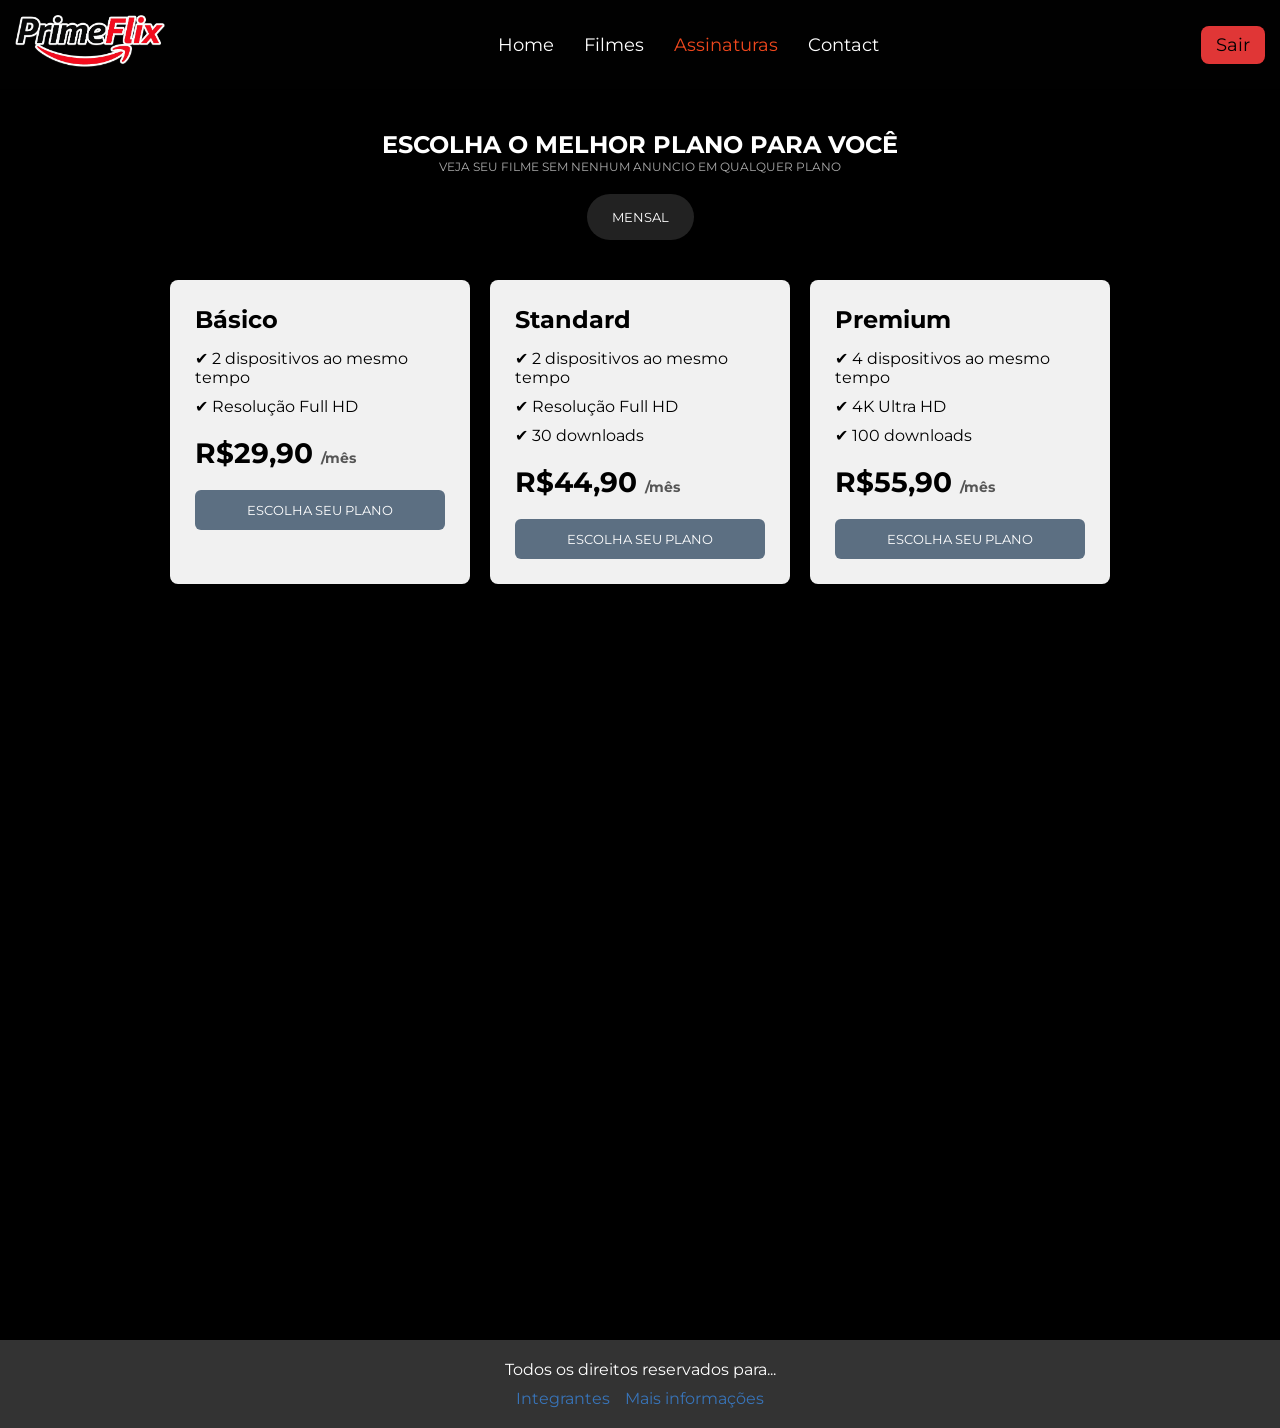
==== assinaturas.html @ 1eebcf0d "editing assinatura file" ====
<!doctype html>
<html lang="pt-BR">
  <head>
    <meta charset="UTF-8" />
    <meta name="viewport" content="width=device-width, initial-scale=1.0" />
    <link rel="stylesheet" href="style/assinatura.css" />
    <title>Assinaturas</title>
  </head>
  <body>
    <header>
      <a href="#">
        <img
          class="header-img"
          src="img/img-page/banner-1.png"
          alt="imagem-logo"
        />
      </a>

      <nav>
        <ul class="header-content">
          <li><a href="home.html">Home</a></li>
          <li><a href="catalogo-page.html">Filmes</a></li>
          <li><a href="#" class="active">Assinaturas</a></li>
          <li><a href="#">Contact</a></li>
        </ul>
      </nav>
      <button class="butao" onclick="logout()">Sair</button>
    </header>

    <main>
      <section class="plans-section">
        <h1>ESCOLHA O MELHOR PLANO PARA VOCÊ</h1>
        <p class="differential">VEJA SEU FILME SEM NENHUM ANUNCIO EM QUALQUER PLANO</p>

        <!-- TOGGLE -->
        <div class="toggle">
          <button >MENSAL</button>
        </div>

        <!-- PLANOS -->
        <div class="plans">
          <div class="card">
            <h2>Básico</h2>
            <ul>
              <li>✔ 2 dispositivos ao mesmo tempo</li>
              <li>✔ Resolução Full HD</li>
            </ul>

            <p class="price">
              R$29,90 <span>/mês</span>
            </p>

            <button>ESCOLHA SEU PLANO</button>
          </div>

          <div class="card">
            <h2>Standard</h2>
            <ul>
              <li>✔ 2 dispositivos ao mesmo tempo</li>
              <li>✔ Resolução Full HD</li>
              <li>✔ 30 downloads</li>
            </ul>

            <p class="price">
              R$44,90 <span>/mês</span>
            </p>

            <button>ESCOLHA SEU PLANO</button>
          </div>

          <div class="card">
            <h2>Premium</h2>
            <ul>
              <li>✔ 4 dispositivos ao mesmo tempo</li>
              <li>✔ 4K Ultra HD</li>
              <li>✔ 100 downloads</li>
            </ul>

            <p class="price">
              R$55,90 <span>/mês</span>
            </p>

            <button>ESCOLHA SEU PLANO</button>
          </div>
        </div>
      </section>
    </main>

    <footer>
      <div class="footer-content">
        <p>Todos os direitos reservados para...</p>
        <ul class="footer-links">
          <li><a href="#">Integrantes</a></li>
          <li><a href="#">Mais informações</a></li>
        </ul>
      </div>
    </footer>
    <script src="javascript/script.js"></script>
  </body>
</html>
---- style/assinatura.css ----
@import url("https://fonts.googleapis.com/css2?family=Inter:ital,opsz,wght@0,14..32,100..900;1,14..32,100..900&family=Lato:ital,wght@0,100;0,300;0,400;0,700;0,900;1,100;1,300;1,400;1,700;1,900&family=Montserrat:ital,wght@0,100..900;1,100..900&family=Playfair+Display:ital,wght@0,400..900;1,400..900&family=Quicksand:wght@300..700&family=Sen:wght@400..800&display=swap");

/* RESET */
* {
  margin: 0;
  padding: 0;
  box-sizing: border-box;
  font-family: "Montserrat", sans-serif;
  font-optical-sizing: auto;
  font-weight: weight;
  font-style: normal;
}

/* BODY */
body {
  display: flex;
  flex-direction: column; /* AGORA É COLUNA */
  min-height: 150vh; /* ocupa a tela toda */
  background-color: #000000;
  color: white;
}

/* ====================HEADER==================== */
header {
  display: flex;
  justify-content: space-between;
  align-items: center;
  padding: 15px;
  background-color: rgba(3, 3, 3, 0.5); /*Cor preta com 50% de opacidade*/
  position: fixed;
  top: 0;
  width: 100%;
  z-index: 1000;
  backdrop-filter: blur(5px);
}

.header-img {
  width: 150px;
}

.header-content {
  list-style: none;
  display: flex;
  gap: 20px;
}

.header-content a {
  text-decoration: none;
  color: white;
  font-size: large;
  transition: 0.3s ease;
  margin-left: 10px;
  border-bottom: 3px solid transparent;
}

.header-content a:hover,
.header-content a.active {
  color: #ee471d;
}

.butao {
  padding: 8px 15px;
  border-radius: 8px;
  border: none;
  cursor: pointer;
  font-size: large;
  background-color: rgb(224, 54, 54);
}

/*=========================MAIN=========================*/

main {
  min-height: 140vh;
  margin-top: 80px; /* COMPENSA o header */
  display: flex;
  justify-content: center; 
}


.plans-section {
  text-align: center;
  padding: 50px 20px;
}

.differential {
  color: #aaa;
  font-size: 12px;
  margin-bottom: 20px;
}

/* TOGGLE */
.toggle {
  display: inline-flex;
  background: #222;
  border-radius: 30px;
  padding: 5px;
  margin-bottom: 40px;
}

.toggle button {
  border: none;
  padding: 10px 20px;
  border-radius: 30px;
  background: transparent;
  color: #fff;
  cursor: pointer;
}

/* PLANOS */
.plans {
  display: flex;
  justify-content: center;
  gap: 20px;
}

.card {
  background: #f1f1f1;
  color: #000;
  width: 300px;
  padding: 25px;             /* Card dos planos */
  border-radius: 8px;
  text-align: left;
  transition: 0.3s;
}

.card:hover {
  transform: translateY(-5px); /* Efeito de zoom */
}

.card h2 {
  margin-bottom: 15px;  /* Distancia para baixo */
}

.card ul {
  list-style: none;
  padding: 0;
  margin-bottom: 20px;
}

.card li {
  margin-bottom: 10px;
}

/* PREÇO */
.price {
  font-size: 28px;
  font-weight: bold;
  margin: 20px 0;
}

.price span {
  font-size: 14px;
  color: #555;
}

/* BOTÃO */
.card button {
  width: 100%;
  padding: 12px;
  border: none;
  background: #5c6f82;
  color: white;
  border-radius: 6px;
  cursor: pointer;
}

/*==========================FOOTER==========================*/
footer {
  background-color: #333;
  color: white;
  padding: 20px 0;
  text-align: center;
  width: 100%;
}

.footer-content {
  display: flex;
  flex-direction: column;
  align-items: center;
}

.footer-links {
  list-style: none;
  padding: 0;
  display: flex;
  gap: 15px;
  margin-top: 10px;
}

.footer-links a {
  color: #3874b9; /* Cor dos links */
  text-decoration: none;
}
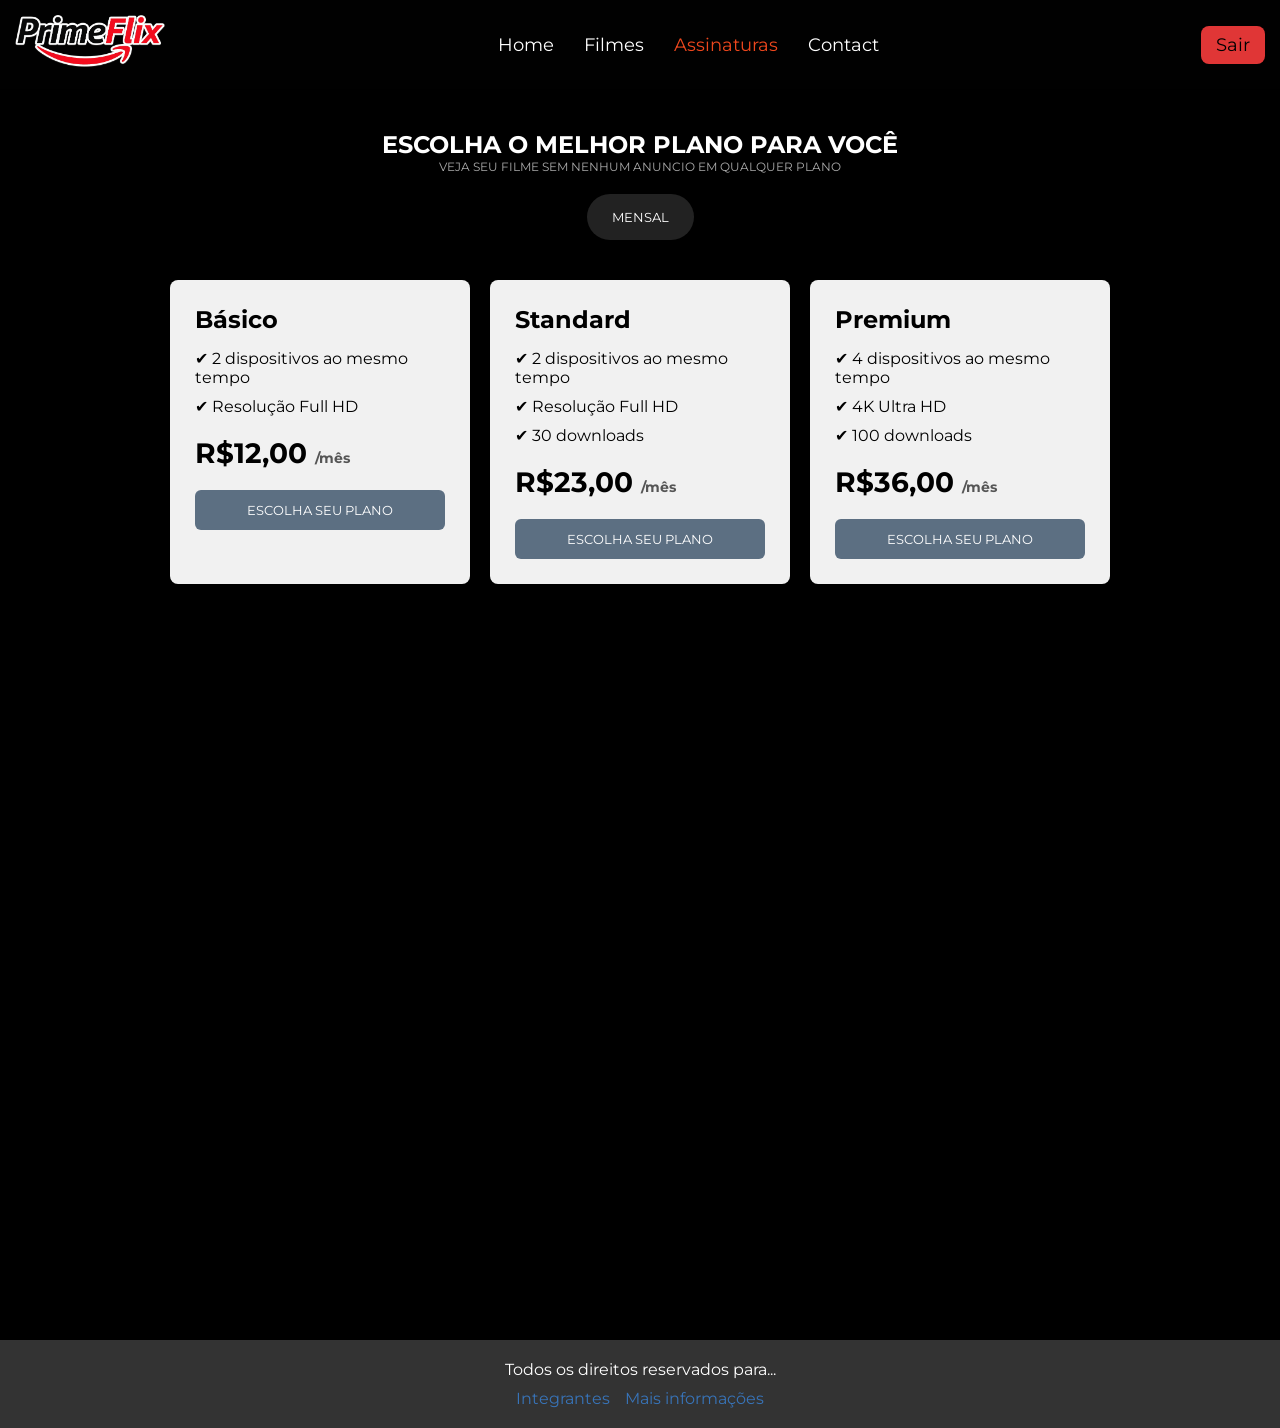
==== commit 57584072: "editing the registration page" ====
--- a/assinaturas.html
+++ b/assinaturas.html
@@ -47,7 +47,7 @@
             </ul>
 
             <p class="price">
-              R$29,90 <span>/mês</span>
+              R$12,00 <span>/mês</span>
             </p>
 
             <button>ESCOLHA SEU PLANO</button>
@@ -62,7 +62,7 @@
             </ul>
 
             <p class="price">
-              R$44,90 <span>/mês</span>
+              R$23,00 <span>/mês</span>
             </p>
 
             <button>ESCOLHA SEU PLANO</button>
@@ -77,7 +77,7 @@
             </ul>
 
             <p class="price">
-              R$55,90 <span>/mês</span>
+              R$36,00 <span>/mês</span>
             </p>
 
             <button>ESCOLHA SEU PLANO</button>
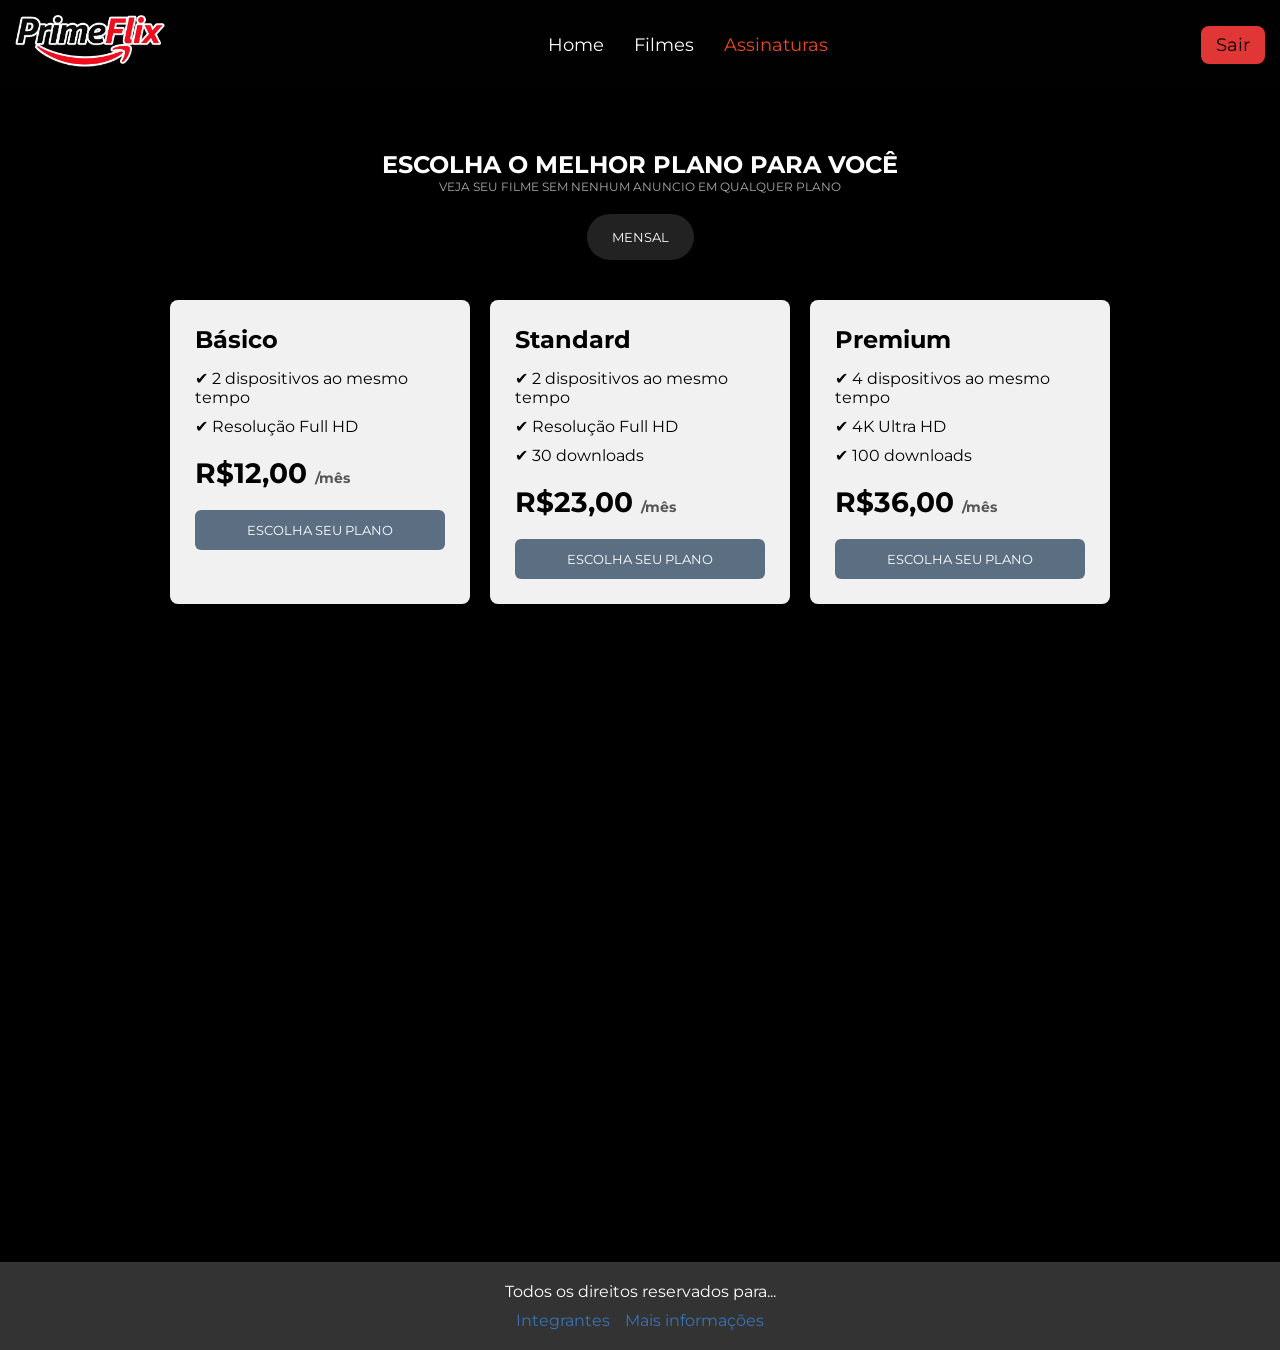
==== commit c7c3d343: "removendo a lista contact" ====
--- a/assinaturas.html
+++ b/assinaturas.html
@@ -21,7 +21,6 @@
           <li><a href="home.html">Home</a></li>
           <li><a href="catalogo-page.html">Filmes</a></li>
           <li><a href="#" class="active">Assinaturas</a></li>
-          <li><a href="#">Contact</a></li>
         </ul>
       </nav>
       <button class="butao" onclick="logout()">Sair</button>
--- a/style/assinatura.css
+++ b/style/assinatura.css
@@ -7,7 +7,6 @@
   box-sizing: border-box;
   font-family: "Montserrat", sans-serif;
   font-optical-sizing: auto;
-  font-weight: weight;
   font-style: normal;
 }
 
@@ -65,21 +64,24 @@
   cursor: pointer;
   font-size: large;
   background-color: rgb(224, 54, 54);
+  white-space: nowrap;
 }
 
 /*=========================MAIN=========================*/
 
 main {
-  min-height: 140vh;
+  flex: 1;
   margin-top: 80px; /* COMPENSA o header */
   display: flex;
   justify-content: center; 
+  padding: 20px;
 }
 
 
 .plans-section {
   text-align: center;
   padding: 50px 20px;
+  width: 100%;
 }
 
 .differential {
@@ -110,13 +112,15 @@
 .plans {
   display: flex;
   justify-content: center;
+  flex-wrap: wrap;
   gap: 20px;
 }
 
 .card {
   background: #f1f1f1;
   color: #000;
-  width: 300px;
+  width: 100%;
+  max-width: 300px;
   padding: 25px;             /* Card dos planos */
   border-radius: 8px;
   text-align: left;
@@ -183,6 +187,7 @@
   list-style: none;
   padding: 0;
   display: flex;
+  flex-wrap: wrap;
   gap: 15px;
   margin-top: 10px;
 }
@@ -191,3 +196,39 @@
   color: #3874b9; /* Cor dos links */
   text-decoration: none;
 }
+
+/* ============ RESPONSIVIDADE ============ */
+/* Tablets (até 768px) */
+@media (max-width: 768px){
+  header{
+    flex-wrap: wrap;
+    gap: 10px;
+    padding: 10px 15px;
+  }
+
+  .header-img{
+    width: 110px;
+  }
+
+  .header-content{
+    gap:10px;
+    order: 3;
+    width: 100%;
+    justify-content: center;
+  }
+
+  .header-content a{
+    font-size: medium; /* essa parte dos seu link */
+    margin-left: 0;
+  }
+
+  .butao{
+    font-size: medium;
+    padding: 6px 12px;
+  }
+
+  main{
+    margin-top: 110px;
+  }
+}
+
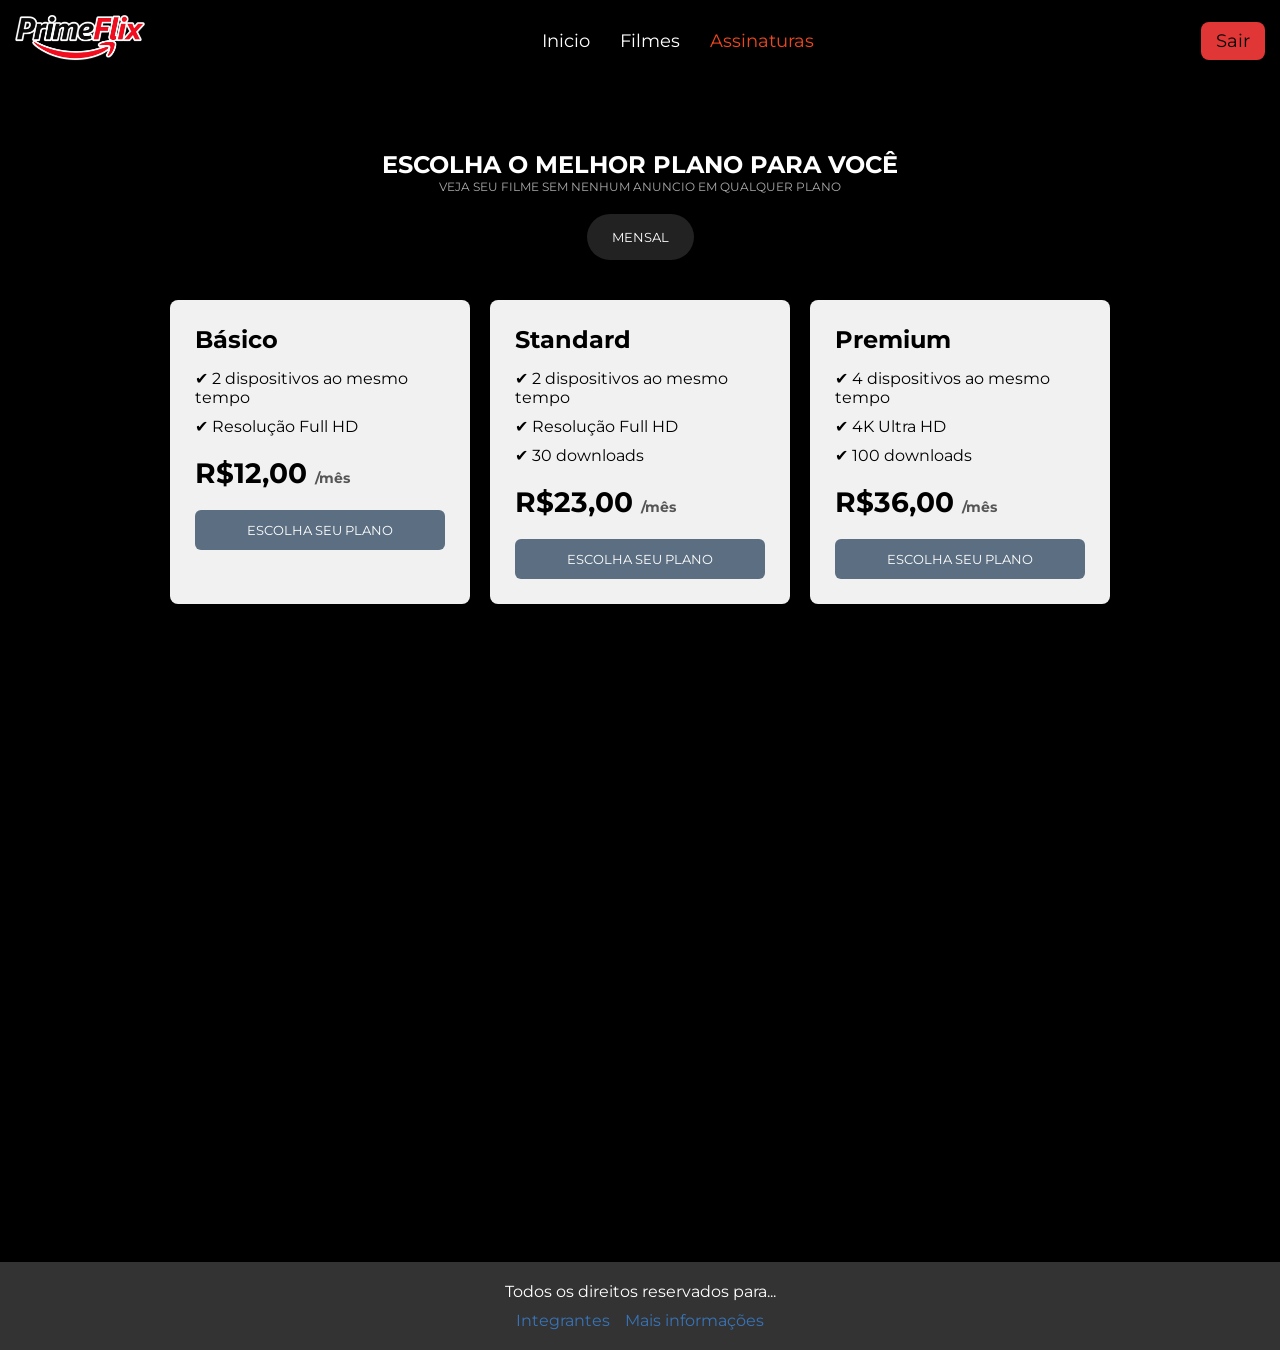
==== commit 28afe008: "atualizando o header" ====
--- a/assinaturas.html
+++ b/assinaturas.html
@@ -18,7 +18,7 @@
 
       <nav>
         <ul class="header-content">
-          <li><a href="home.html">Home</a></li>
+          <li><a href="home.html">Inicio</a></li>
           <li><a href="catalogo-page.html">Filmes</a></li>
           <li><a href="#" class="active">Assinaturas</a></li>
         </ul>
--- a/style/assinatura.css
+++ b/style/assinatura.css
@@ -25,7 +25,7 @@
   justify-content: space-between;
   align-items: center;
   padding: 15px;
-  background-color: rgba(3, 3, 3, 0.5); /*Cor preta com 50% de opacidade*/
+  background-color: transparent;
   position: fixed;
   top: 0;
   width: 100%;
@@ -34,7 +34,7 @@
 }
 
 .header-img {
-  width: 150px;
+  width: 130px;
 }
 
 .header-content {
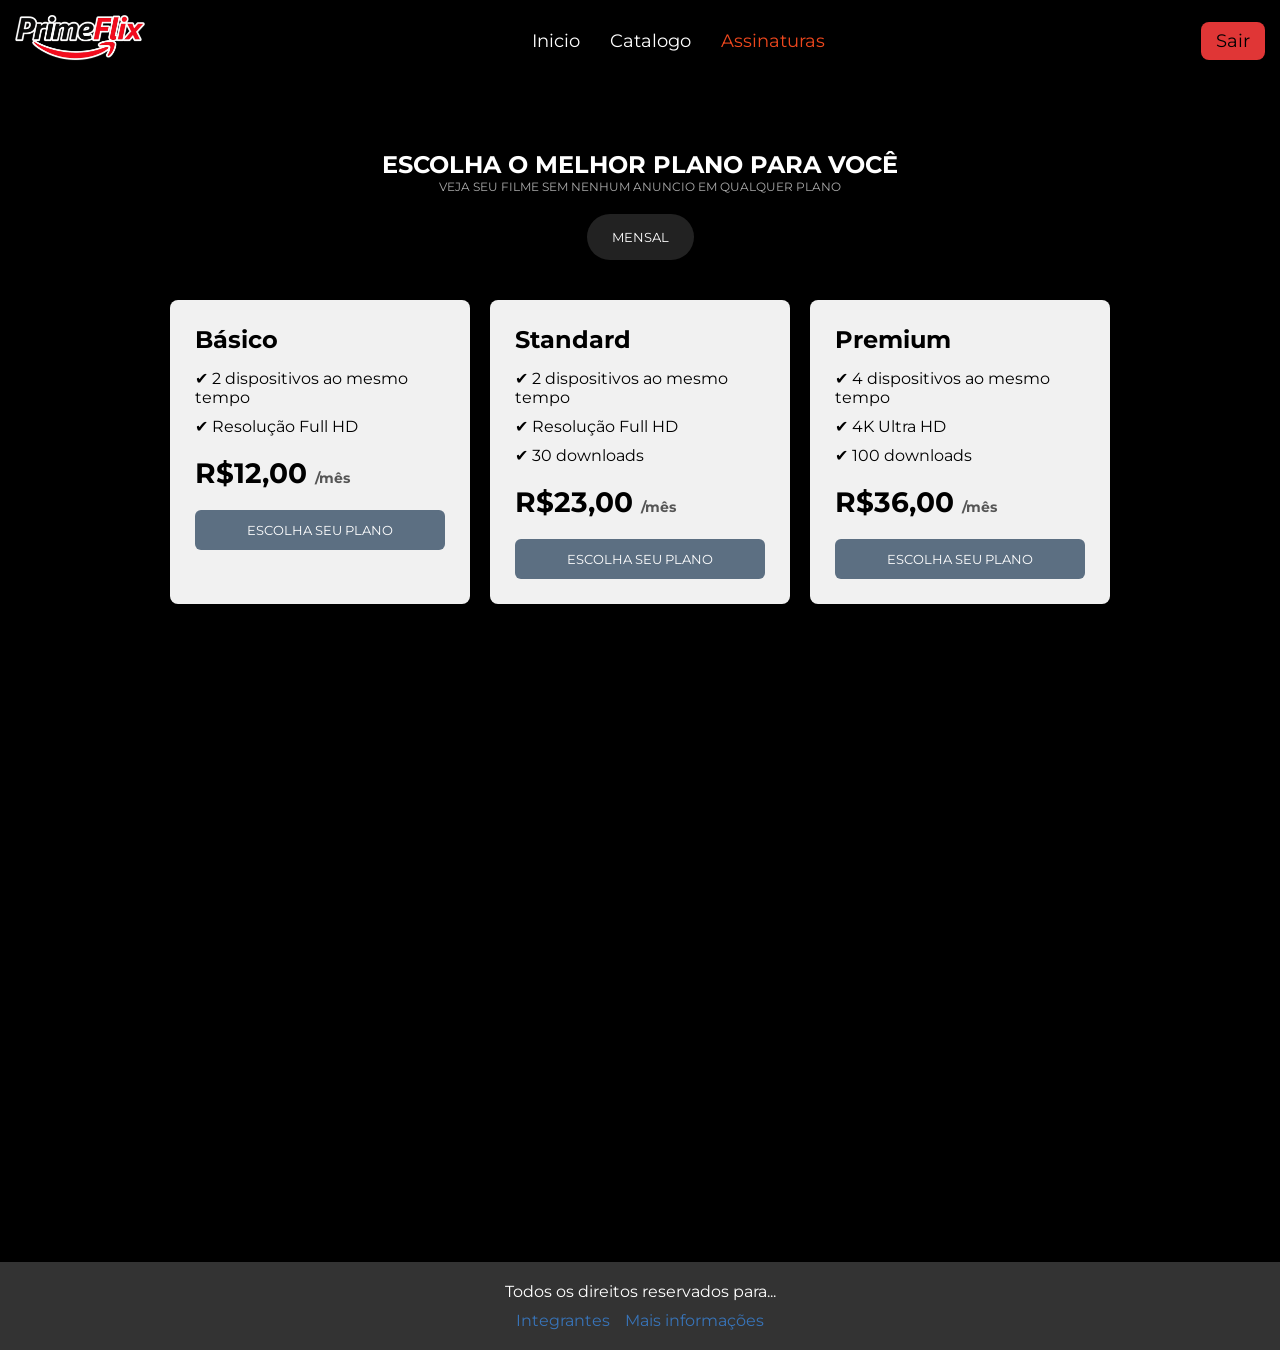
==== commit f05423f0: "update: atualizando tela de Inicio" ====
--- a/assinaturas.html
+++ b/assinaturas.html
@@ -19,7 +19,7 @@
       <nav>
         <ul class="header-content">
           <li><a href="home.html">Inicio</a></li>
-          <li><a href="catalogo-page.html">Filmes</a></li>
+          <li><a href="catalogo-page.html">Catalogo</a></li>
           <li><a href="#" class="active">Assinaturas</a></li>
         </ul>
       </nav>
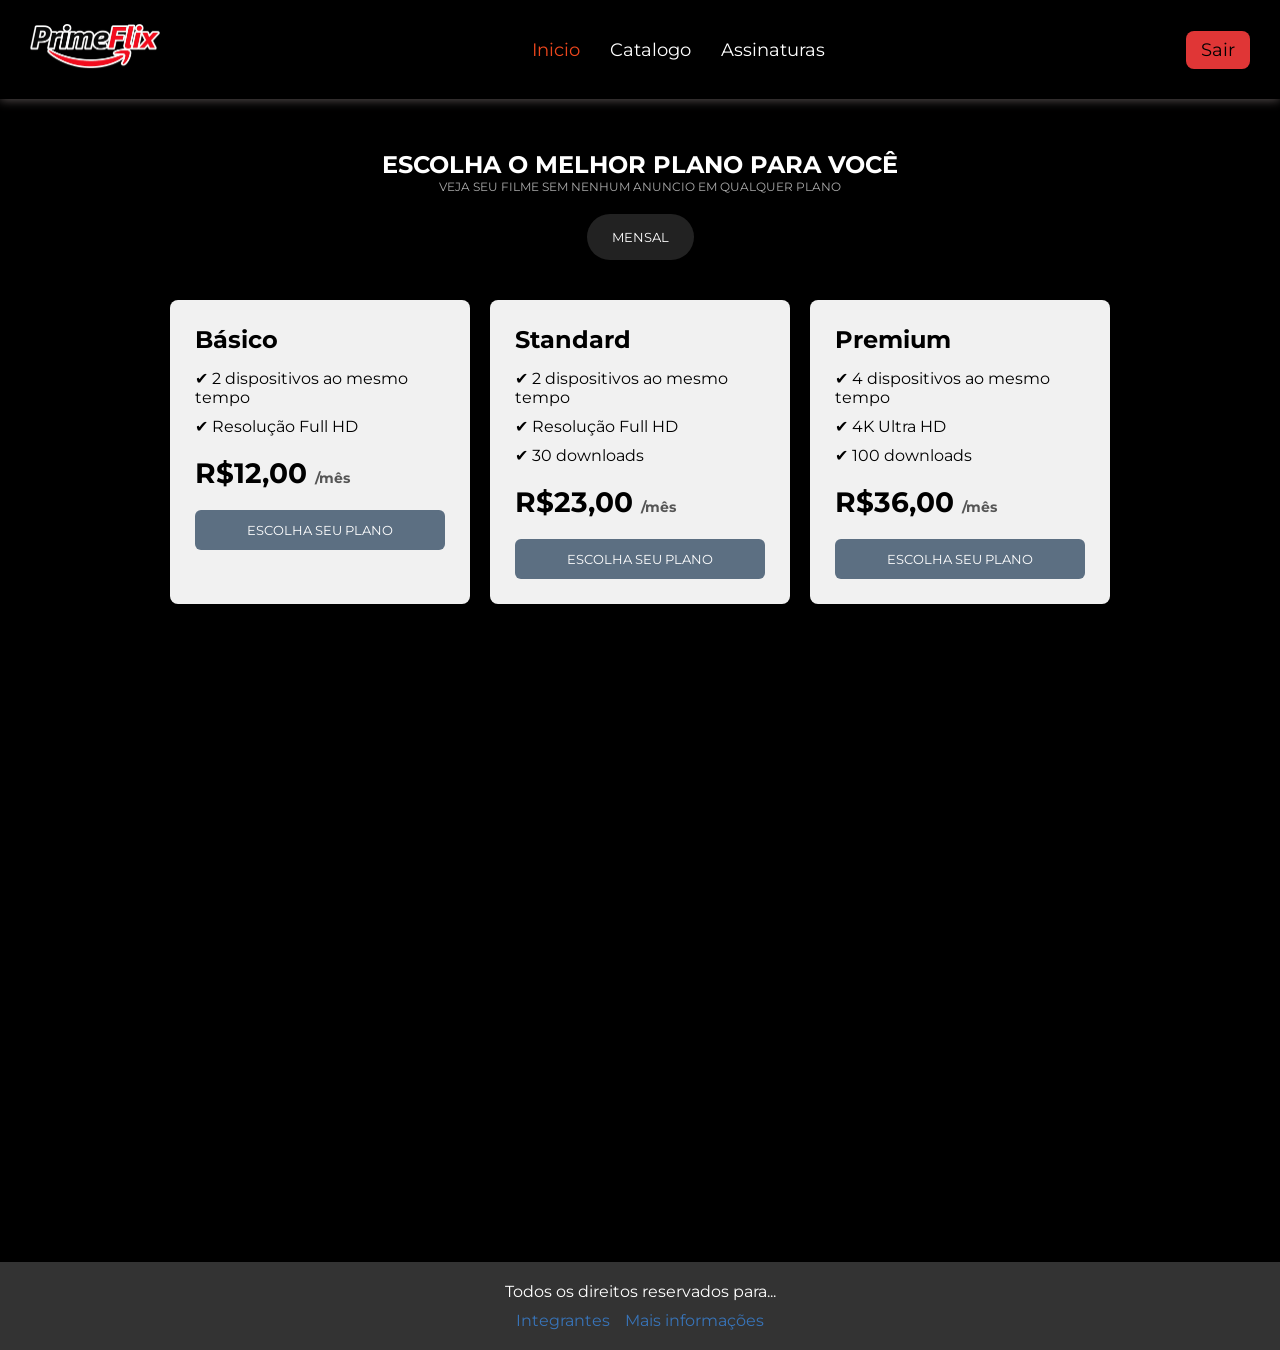
==== commit 62417073: "update: adicionando Menu Hamburguer no restante das paginas" ====
--- a/assinaturas.html
+++ b/assinaturas.html
@@ -18,12 +18,36 @@
 
       <nav>
         <ul class="header-content">
-          <li><a href="home.html">Inicio</a></li>
-          <li><a href="catalogo-page.html">Catalogo</a></li>
-          <li><a href="#" class="active">Assinaturas</a></li>
+          <li><a href="#" class="active header-item">Inicio</a></li>
+          <li><a href="catalogo-page.html" class="header-item">Catalogo</a></li>
+          <li>
+            <a href="assinaturas.html " class="header-item">Assinaturas</a>
+          </li>
         </ul>
       </nav>
-      <button class="butao" onclick="logout()">Sair</button>
+
+      <div class="button-out">
+        <button class="butao" onclick="logout()">Sair</button>
+      </div>
+
+      <div class="mobile-menu-icon">
+        <button onclick="menuShow()">
+          <img src="img/icon/menu.png" alt="Abrir Menu" />
+        </button>
+      </div>
+
+      <!-- Menu Hamburguer -->
+      <div class="mobile-menu">
+        <ul class="mobile-nav">
+          <li><a href="catalogo-page.html">Catálogo</a></li>
+          <li><a href="#" class="active">Início</a></li>
+          <li><a href="assinaturas.html">Assinaturas</a></li>
+        </ul>
+
+        <div class="mobile-button-out">
+          <button class="butao" onclick="logout()">Sair</button>
+        </div>
+      </div>
     </header>
 
     <main>
--- a/style/assinatura.css
+++ b/style/assinatura.css
@@ -24,14 +24,17 @@
   display: flex;
   justify-content: space-between;
   align-items: center;
-  padding: 15px;
+  padding: 15px 30px;
   background-color: transparent;
   position: fixed;
   top: 0;
   width: 100%;
-  z-index: 1000;
-  backdrop-filter: blur(5px);
-}
+  z-index: 1000; /* Garante que fique acima do conteúdo */
+  backdrop-filter: blur(5px); /*Filtro para dar um Blur no header*/
+  height: 11vh;
+  box-shadow: 0px 1px 10px rgb(90, 82, 82);
+}
+
 
 .header-img {
   width: 130px;
@@ -67,6 +70,82 @@
   white-space: nowrap;
 }
 
+.mobile-menu-icon {
+  display: none;
+}
+
+.mobile-menu-icon button {
+  background: transparent;
+  border: none;
+  cursor: pointer;
+}
+
+.mobile-menu-icon img {
+  width: 32px;
+}
+
+/* Menu escondido */
+.mobile-menu {
+  display: none;
+  position: absolute;
+  top: 11vh;
+  right: 20px;
+
+  width: 260px;
+  padding: 20px;
+
+  background: rgba(20, 20, 20, 0.95);
+  backdrop-filter: blur(10px);
+
+  border: 1px solid rgba(255, 255, 255, 0.08);
+  border-radius: 16px;
+
+  box-shadow: 0 10px 30px rgba(0, 0, 0, 0.5);
+
+  animation: fadeMenu 0.3s ease;
+}
+
+/* lista do menu */
+.mobile-nav {
+  list-style: none;
+  display: flex;
+  flex-direction: column;
+  gap: 18px;
+}
+
+.mobile-nav a {
+  color: white;
+  text-decoration: none;
+  font-size: 1rem;
+  transition: 0.3s;
+}
+
+.mobile-nav a:hover {
+  color: #ee471d;
+  padding-left: 8px;
+}
+
+/* botão sair */
+.mobile-button-out {
+  margin-top: 20px;
+}
+
+.mobile-button-out button {
+  width: 100%;
+}
+
+/* animação */
+@keyframes fadeMenu {
+  from {
+    opacity: 0;
+    transform: translateY(-15px);
+  }
+
+  to {
+    opacity: 1;
+    transform: translateY(0);
+  }
+}
 /*=========================MAIN=========================*/
 
 main {
@@ -198,37 +277,31 @@
 }
 
 /* ============ RESPONSIVIDADE ============ */
-/* Tablets (até 768px) */
-@media (max-width: 768px){
-  header{
-    flex-wrap: wrap;
-    gap: 10px;
-    padding: 10px 15px;
-  }
-
-  .header-img{
-    width: 110px;
-  }
-
-  .header-content{
-    gap:10px;
-    order: 3;
-    width: 100%;
-    justify-content: center;
-  }
-
-  .header-content a{
-    font-size: medium; /* essa parte dos seu link */
-    margin-left: 0;
-  }
-
-  .butao{
-    font-size: medium;
-    padding: 6px 12px;
-  }
-
-  main{
-    margin-top: 110px;
-  }
-}
-
+@media (max-width: 730px) {
+
+  nav,
+  .button-out {
+    display: none;
+  }
+
+  .mobile-menu-icon {
+    display: block;
+  }
+
+  .mobile-menu.open {
+    display: block;
+  }
+
+  .home-content h1 {
+    font-size: 2.8rem;
+  }
+
+  .second-content {
+    font-size: 1rem;
+  }
+
+  .telas-grid {
+    grid-template-columns: 1fr;
+  }
+}
+
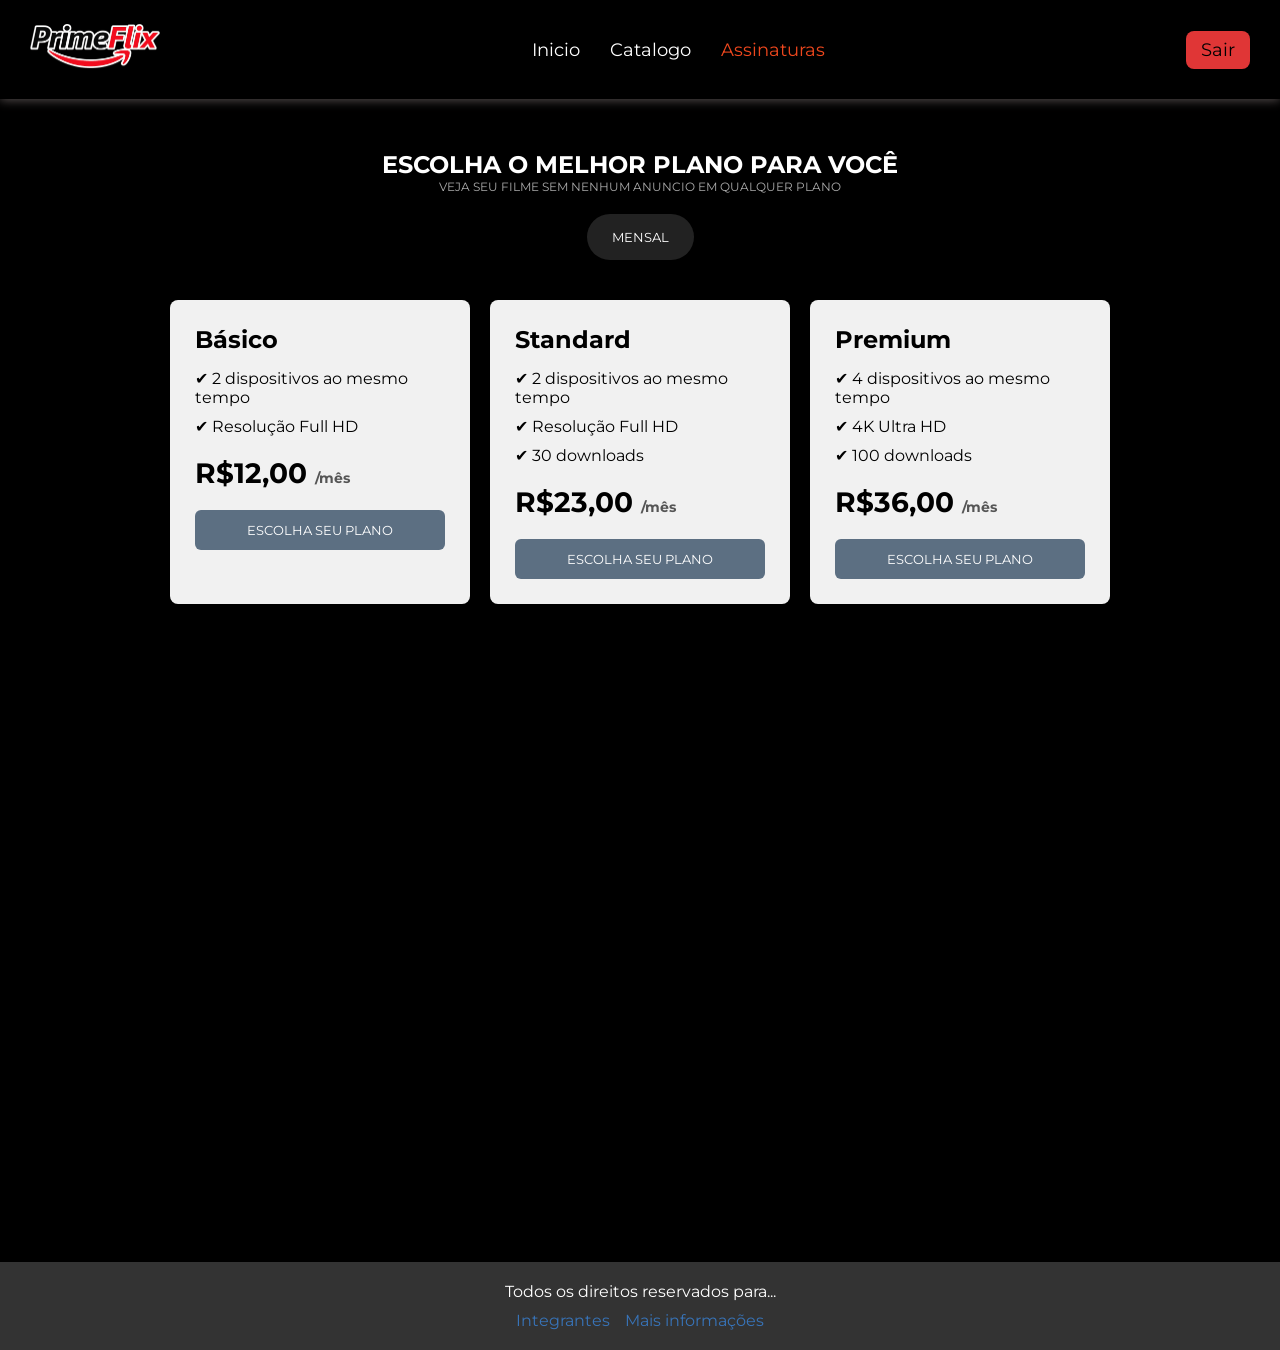
==== commit b3ddb6bd: "update: correção de links internos" ====
--- a/assinaturas.html
+++ b/assinaturas.html
@@ -18,10 +18,10 @@
 
       <nav>
         <ul class="header-content">
-          <li><a href="#" class="active header-item">Inicio</a></li>
+          <li><a href="home.html" class="header-item">Inicio</a></li>
           <li><a href="catalogo-page.html" class="header-item">Catalogo</a></li>
           <li>
-            <a href="assinaturas.html " class="header-item">Assinaturas</a>
+            <a href="#" class="active header-item">Assinaturas</a>
           </li>
         </ul>
       </nav>
@@ -39,9 +39,9 @@
       <!-- Menu Hamburguer -->
       <div class="mobile-menu">
         <ul class="mobile-nav">
+          <li><a href="home.html" class="active">Início</a></li>
           <li><a href="catalogo-page.html">Catálogo</a></li>
-          <li><a href="#" class="active">Início</a></li>
-          <li><a href="assinaturas.html">Assinaturas</a></li>
+          <li><a href="#">Assinaturas</a></li>
         </ul>
 
         <div class="mobile-button-out">
@@ -53,11 +53,13 @@
     <main>
       <section class="plans-section">
         <h1>ESCOLHA O MELHOR PLANO PARA VOCÊ</h1>
-        <p class="differential">VEJA SEU FILME SEM NENHUM ANUNCIO EM QUALQUER PLANO</p>
+        <p class="differential">
+          VEJA SEU FILME SEM NENHUM ANUNCIO EM QUALQUER PLANO
+        </p>
 
         <!-- TOGGLE -->
         <div class="toggle">
-          <button >MENSAL</button>
+          <button>MENSAL</button>
         </div>
 
         <!-- PLANOS -->
@@ -69,9 +71,7 @@
               <li>✔ Resolução Full HD</li>
             </ul>
 
-            <p class="price">
-              R$12,00 <span>/mês</span>
-            </p>
+            <p class="price">R$12,00 <span>/mês</span></p>
 
             <button>ESCOLHA SEU PLANO</button>
           </div>
@@ -84,9 +84,7 @@
               <li>✔ 30 downloads</li>
             </ul>
 
-            <p class="price">
-              R$23,00 <span>/mês</span>
-            </p>
+            <p class="price">R$23,00 <span>/mês</span></p>
 
             <button>ESCOLHA SEU PLANO</button>
           </div>
@@ -99,9 +97,7 @@
               <li>✔ 100 downloads</li>
             </ul>
 
-            <p class="price">
-              R$36,00 <span>/mês</span>
-            </p>
+            <p class="price">R$36,00 <span>/mês</span></p>
 
             <button>ESCOLHA SEU PLANO</button>
           </div>
@@ -119,5 +115,6 @@
       </div>
     </footer>
     <script src="javascript/script.js"></script>
+    <script src="javascript/menu.js"></script>
   </body>
 </html>
